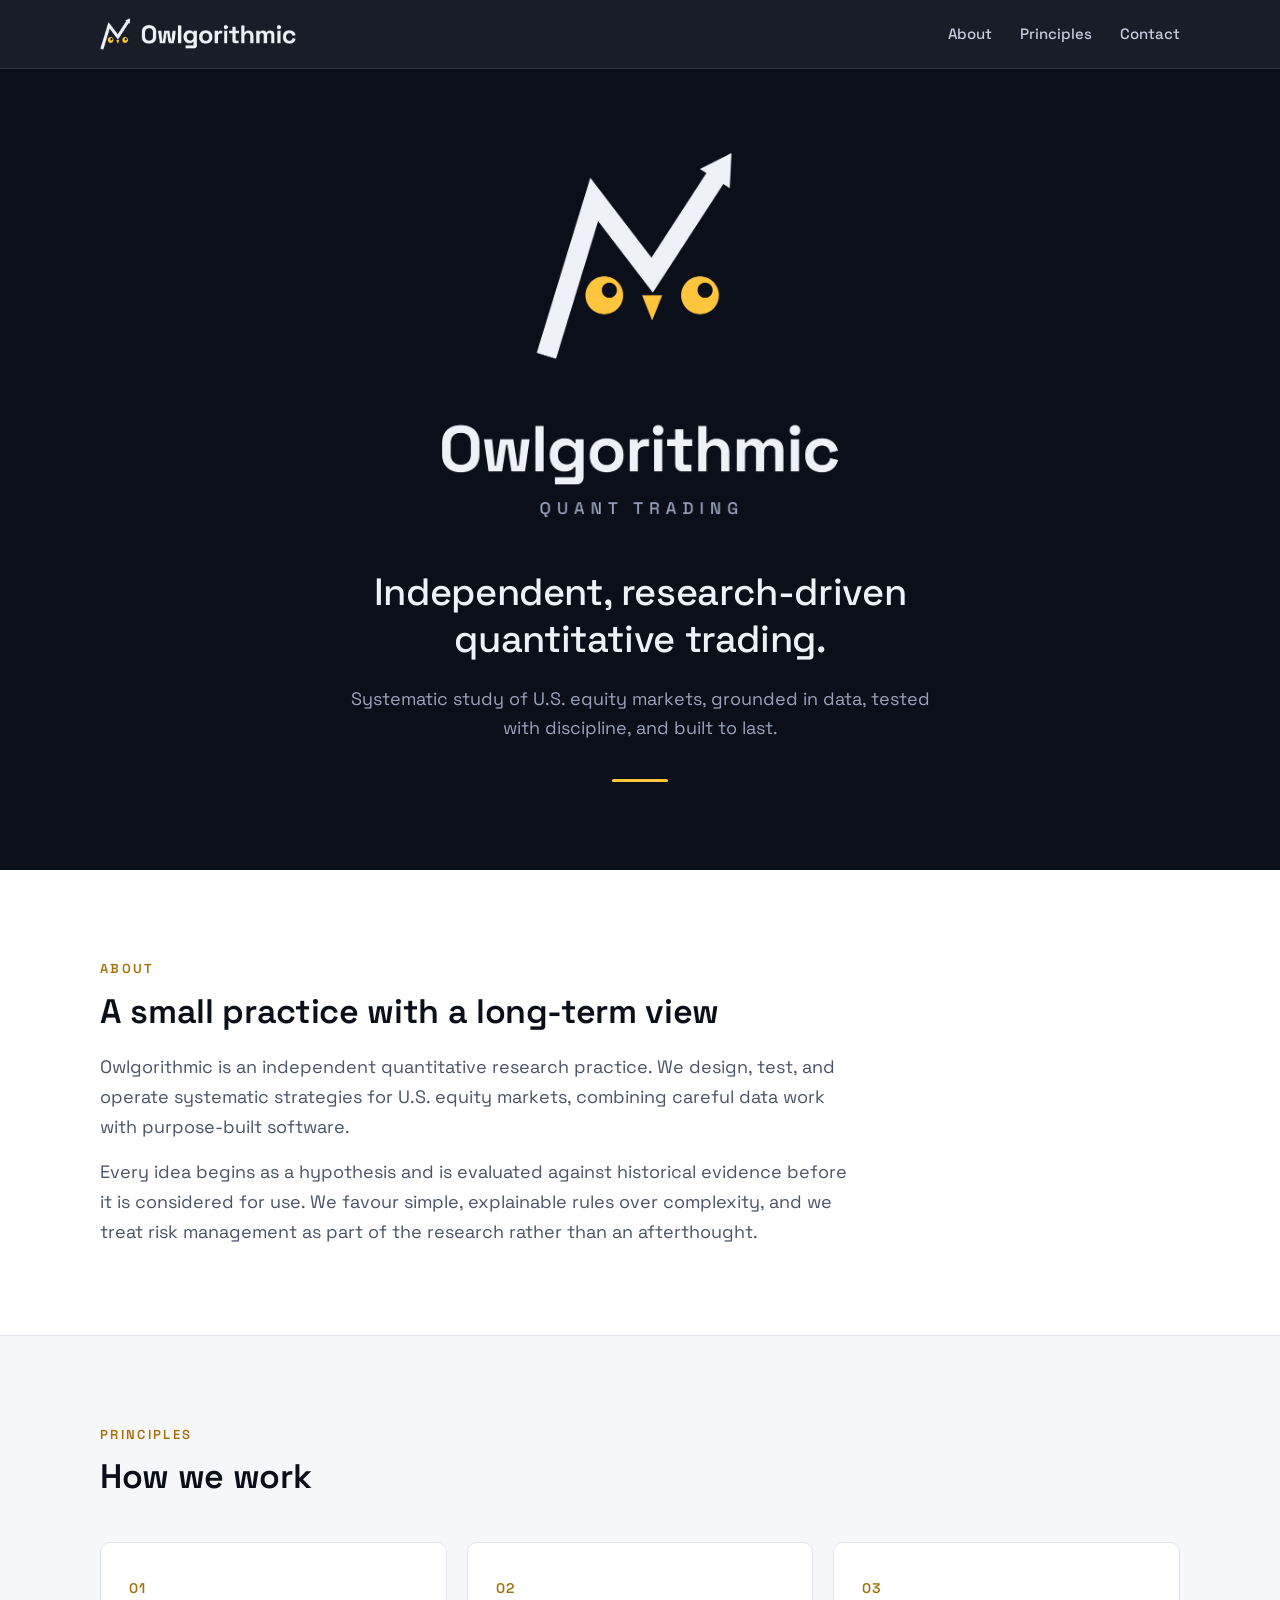
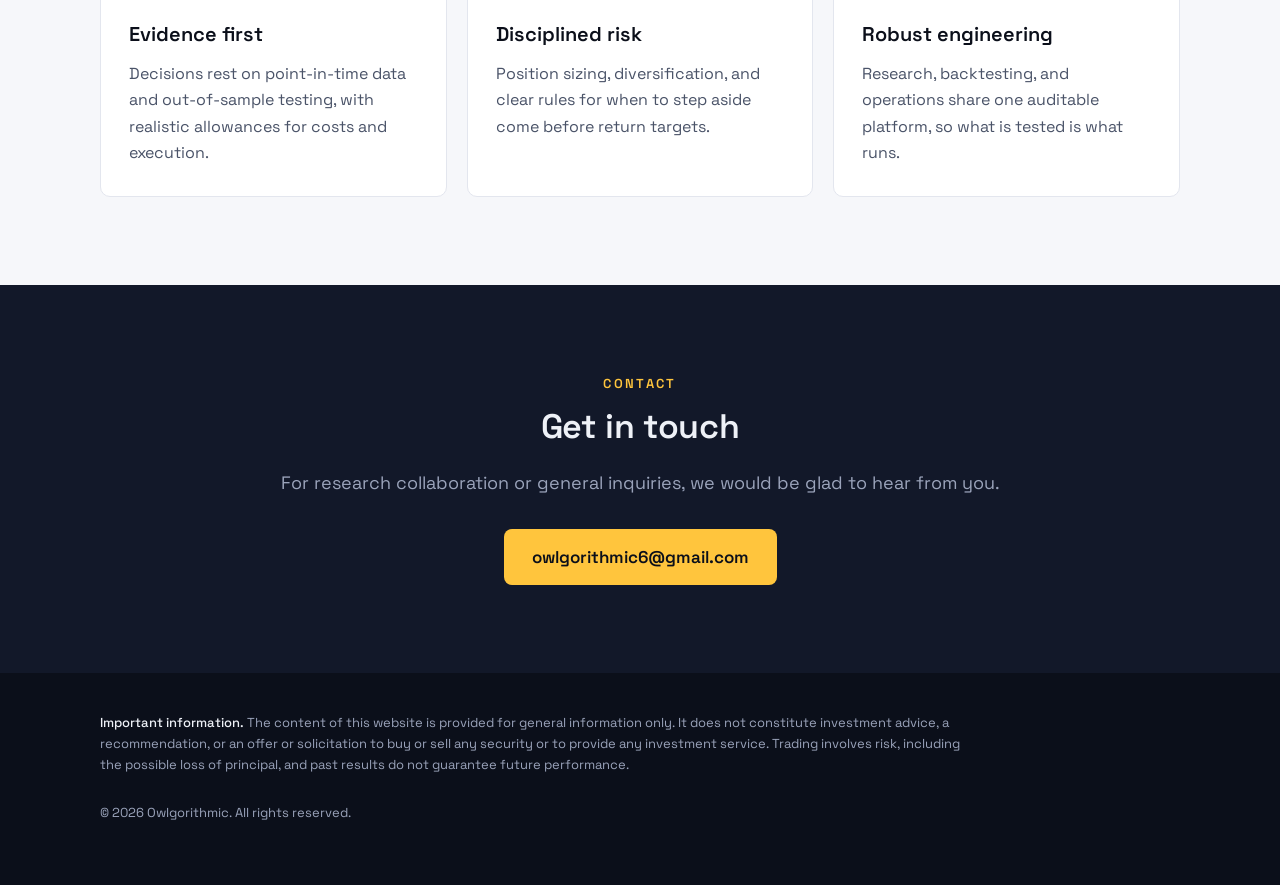
==== index.html @ ee7c28ed "Add Owlgorithmic landing page Static GitHub Pages site for owlgorithmic.us: logo, about, principles," ====
<!doctype html>
<html lang="en">
<head>
  <meta charset="utf-8">
  <meta name="viewport" content="width=device-width, initial-scale=1">
  <title>Owlgorithmic | Quantitative Research</title>
  <meta name="description" content="Owlgorithmic is an independent quantitative research practice focused on systematic, evidence-based study of U.S. equity markets.">
  <meta name="theme-color" content="#0b0f1a">
  <link rel="icon" type="image/png" href="assets/favicon.png">
  <link rel="apple-touch-icon" href="assets/apple-touch-icon.png">

  <meta property="og:type" content="website">
  <meta property="og:title" content="Owlgorithmic">
  <meta property="og:description" content="Independent quantitative research in U.S. equity markets.">
  <meta property="og:url" content="https://owlgorithmic.us/">
  <meta property="og:image" content="https://owlgorithmic.us/assets/og-image.png">
  <meta name="twitter:card" content="summary_large_image">

  <link rel="preconnect" href="https://fonts.googleapis.com">
  <link rel="preconnect" href="https://fonts.gstatic.com" crossorigin>
  <link href="https://fonts.googleapis.com/css2?family=Space+Grotesk:wght@400;500;600&display=swap" rel="stylesheet">

  <style>
    :root {
      --navy: #0b0f1a;
      --navy-2: #121829;
      --line-dark: rgba(148, 160, 191, .18);
      --ink: #0b0f1a;
      --ink-soft: #4a5368;
      --paper: #f6f7fa;
      --card: #ffffff;
      --line: #e3e6ee;
      --snow: #eef1f7;
      --mist: #9aa3ba;
      --amber: #ffc53d;
      --font: "Space Grotesk", system-ui, -apple-system, "Segoe UI", sans-serif;
    }
    * { box-sizing: border-box; }
    html { scroll-behavior: smooth; }
    body { margin: 0; background: var(--paper); color: var(--ink); font: 400 17px/1.65 var(--font); -webkit-font-smoothing: antialiased; }
    img { display: block; max-width: 100%; height: auto; }
    a { color: inherit; }
    .wrap { width: min(1080px, 100% - 32px); margin-inline: auto; }

    /* Header */
    .site-header { position: sticky; top: 0; z-index: 10; background: rgba(11, 15, 26, .94); backdrop-filter: blur(8px); border-bottom: 1px solid var(--line-dark); }
    .site-header .wrap { display: flex; align-items: center; justify-content: space-between; gap: 24px; height: 68px; }
    .brand img { width: 196px; }
    .site-nav { display: flex; gap: 28px; }
    .site-nav a { color: #c6ccde; font-size: 15px; font-weight: 500; text-decoration: none; }
    .site-nav a:hover { color: var(--amber); }

    /* Hero */
    .hero { background: var(--navy); color: var(--snow); padding: 72px 0 88px; text-align: center; }
    .hero-logo { width: min(420px, 78vw); margin: 0 auto 40px; }
    .hero h1 { margin: 0 auto; max-width: 720px; font-size: clamp(26px, 3.6vw, 38px); font-weight: 500; line-height: 1.25; letter-spacing: -.01em; }
    .hero p { margin: 20px auto 0; max-width: 620px; color: var(--mist); font-size: 18px; }
    .rule { width: 56px; height: 3px; margin: 36px auto 0; border-radius: 2px; background: var(--amber); }

    /* Sections */
    section { padding: 88px 0; }
    .eyebrow { margin: 0 0 12px; color: #a4720a; font-size: 13px; font-weight: 600; letter-spacing: .18em; text-transform: uppercase; }
    h2 { margin: 0 0 20px; font-size: clamp(26px, 3vw, 34px); font-weight: 600; line-height: 1.2; letter-spacing: -.01em; }
    .lead { max-width: 760px; margin: 0; color: var(--ink-soft); font-size: 18px; }
    .lead + .lead { margin-top: 16px; }

    .about { background: var(--card); border-bottom: 1px solid var(--line); }

    .grid { display: grid; grid-template-columns: repeat(3, 1fr); gap: 20px; margin-top: 44px; }
    .card { padding: 30px 28px; border: 1px solid var(--line); border-radius: 10px; background: var(--card); }
    .card .num { display: inline-block; margin-bottom: 18px; color: #a4720a; font-size: 14px; font-weight: 600; letter-spacing: .08em; }
    .card h3 { margin: 0 0 10px; font-size: 20px; font-weight: 600; }
    .card p { margin: 0; color: var(--ink-soft); font-size: 16px; }

    .contact { background: var(--navy-2); color: var(--snow); text-align: center; }
    .contact .eyebrow { color: var(--amber); }
    .contact .lead { margin-inline: auto; color: var(--mist); }
    .button { display: inline-block; margin-top: 32px; padding: 14px 28px; border-radius: 8px; background: var(--amber); color: var(--navy); font-weight: 600; text-decoration: none; }
    .button:hover { background: #ffd36b; }

    /* Footer */
    .site-footer { padding: 40px 0 48px; background: var(--navy); color: var(--mist); font-size: 13px; line-height: 1.6; }
    .site-footer .wrap { display: grid; gap: 14px; }
    .site-footer strong { color: var(--snow); font-weight: 500; }
    .disclaimer { max-width: 860px; margin: 0; }

    @media (max-width: 820px) {
      .grid { grid-template-columns: 1fr; }
      section { padding: 64px 0; }
    }
    @media (max-width: 560px) {
      .site-nav { gap: 18px; }
      .site-nav a { font-size: 14px; }
      .brand img { width: 150px; }
      .hero { padding: 48px 0 64px; }
    }
    @media (max-width: 400px) {
      .site-nav a.optional { display: none; }
    }
  </style>
</head>
<body>
  <header class="site-header">
    <div class="wrap">
      <a class="brand" href="#top" aria-label="Owlgorithmic home">
        <img src="assets/owlgorithmic-lockup.png" alt="Owlgorithmic" width="591" height="96">
      </a>
      <nav class="site-nav" aria-label="Main">
        <a href="#about">About</a>
        <a class="optional" href="#principles">Principles</a>
        <a href="#contact">Contact</a>
      </nav>
    </div>
  </header>

  <main id="top">
    <div class="hero">
      <div class="wrap">
        <img class="hero-logo" src="assets/owlgorithmic-logo.png" alt="Owlgorithmic, quant trading" width="900" height="831">
        <h1>Independent, research-driven quantitative trading.</h1>
        <p>Systematic study of U.S. equity markets, grounded in data, tested with discipline, and built to last.</p>
        <div class="rule" aria-hidden="true"></div>
      </div>
    </div>

    <section id="about" class="about">
      <div class="wrap">
        <p class="eyebrow">About</p>
        <h2>A small practice with a long-term view</h2>
        <p class="lead">Owlgorithmic is an independent quantitative research practice. We design, test, and operate systematic strategies for U.S. equity markets, combining careful data work with purpose-built software.</p>
        <p class="lead">Every idea begins as a hypothesis and is evaluated against historical evidence before it is considered for use. We favour simple, explainable rules over complexity, and we treat risk management as part of the research rather than an afterthought.</p>
      </div>
    </section>

    <section id="principles">
      <div class="wrap">
        <p class="eyebrow">Principles</p>
        <h2>How we work</h2>
        <div class="grid">
          <article class="card">
            <span class="num">01</span>
            <h3>Evidence first</h3>
            <p>Decisions rest on point-in-time data and out-of-sample testing, with realistic allowances for costs and execution.</p>
          </article>
          <article class="card">
            <span class="num">02</span>
            <h3>Disciplined risk</h3>
            <p>Position sizing, diversification, and clear rules for when to step aside come before return targets.</p>
          </article>
          <article class="card">
            <span class="num">03</span>
            <h3>Robust engineering</h3>
            <p>Research, backtesting, and operations share one auditable platform, so what is tested is what runs.</p>
          </article>
        </div>
      </div>
    </section>

    <section id="contact" class="contact">
      <div class="wrap">
        <p class="eyebrow">Contact</p>
        <h2>Get in touch</h2>
        <p class="lead">For research collaboration or general inquiries, we would be glad to hear from you.</p>
        <a class="button" href="mailto:owlgorithmic6@gmail.com">owlgorithmic6@gmail.com</a>
      </div>
    </section>
  </main>

  <footer class="site-footer">
    <div class="wrap">
      <p class="disclaimer"><strong>Important information.</strong> The content of this website is provided for general information only. It does not constitute investment advice, a recommendation, or an offer or solicitation to buy or sell any security or to provide any investment service. Trading involves risk, including the possible loss of principal, and past results do not guarantee future performance.</p>
      <p>&copy; 2026 Owlgorithmic. All rights reserved.</p>
    </div>
  </footer>
</body>
</html>
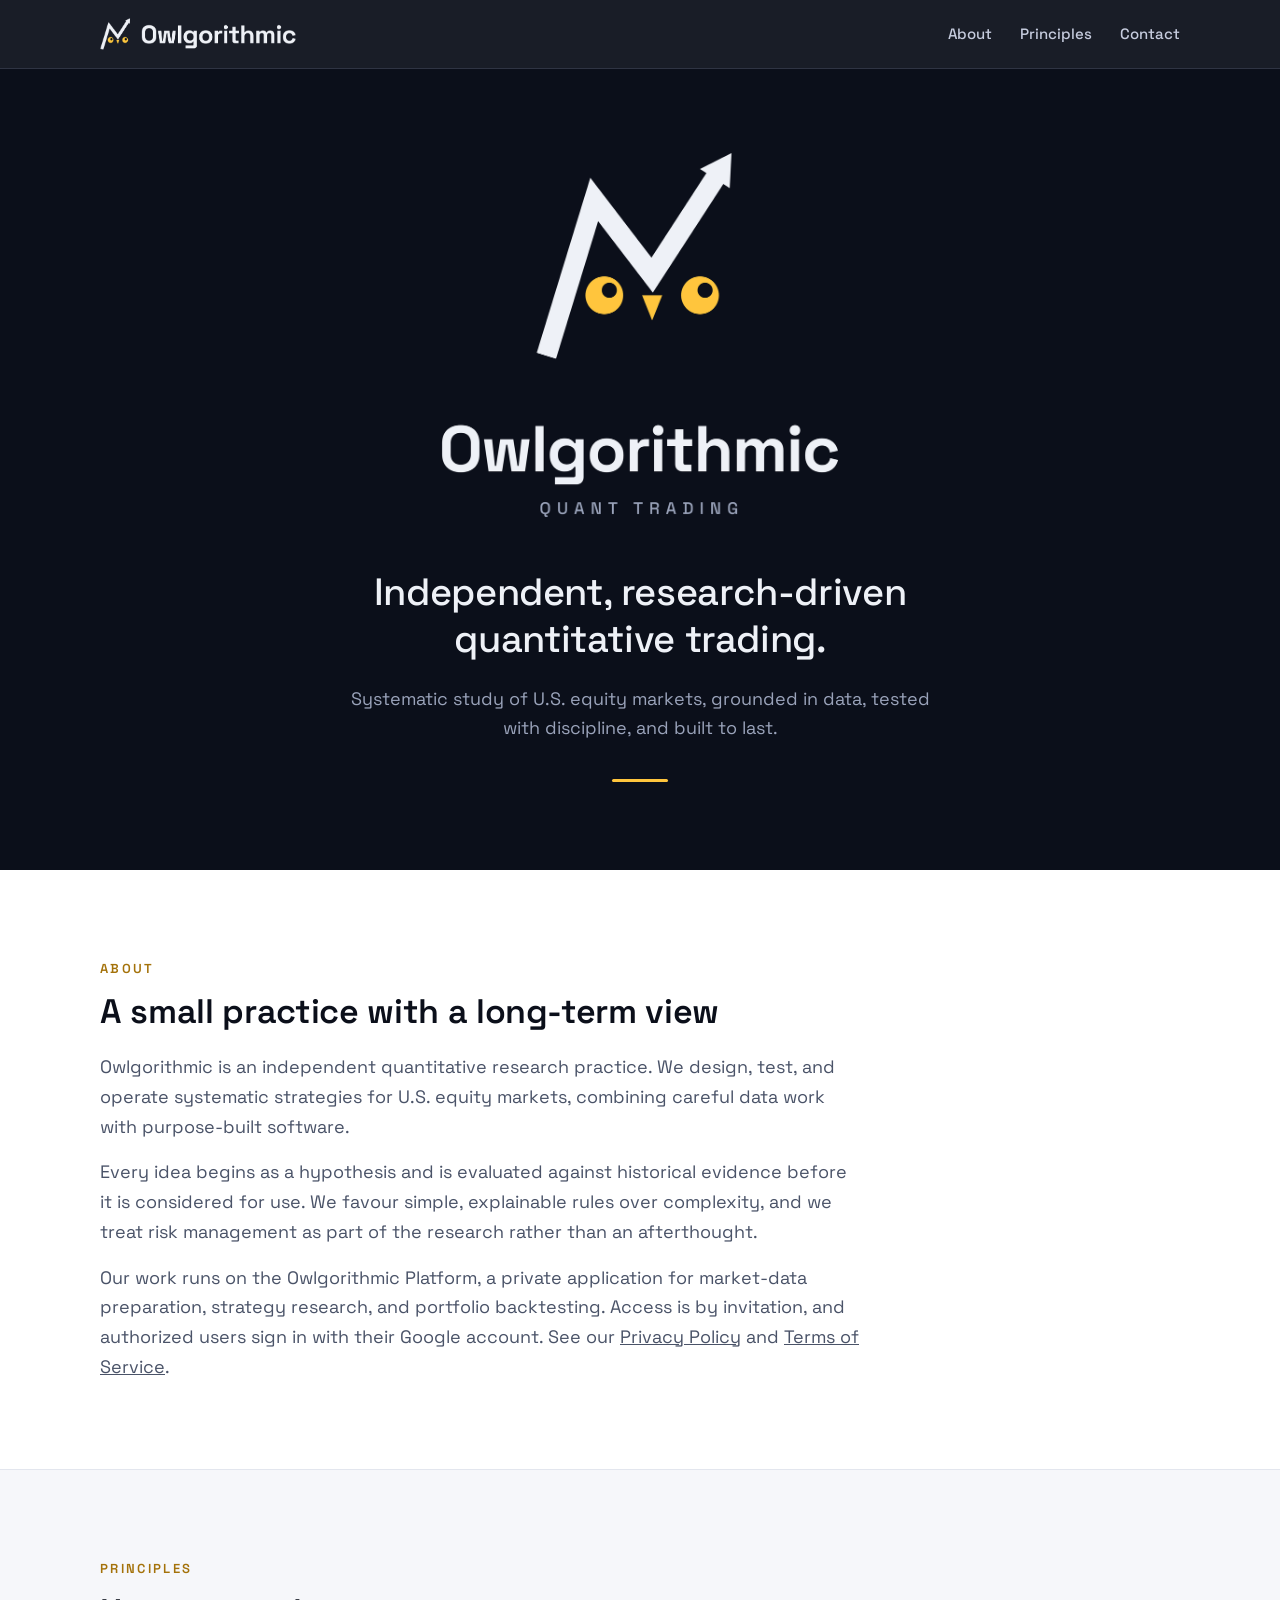
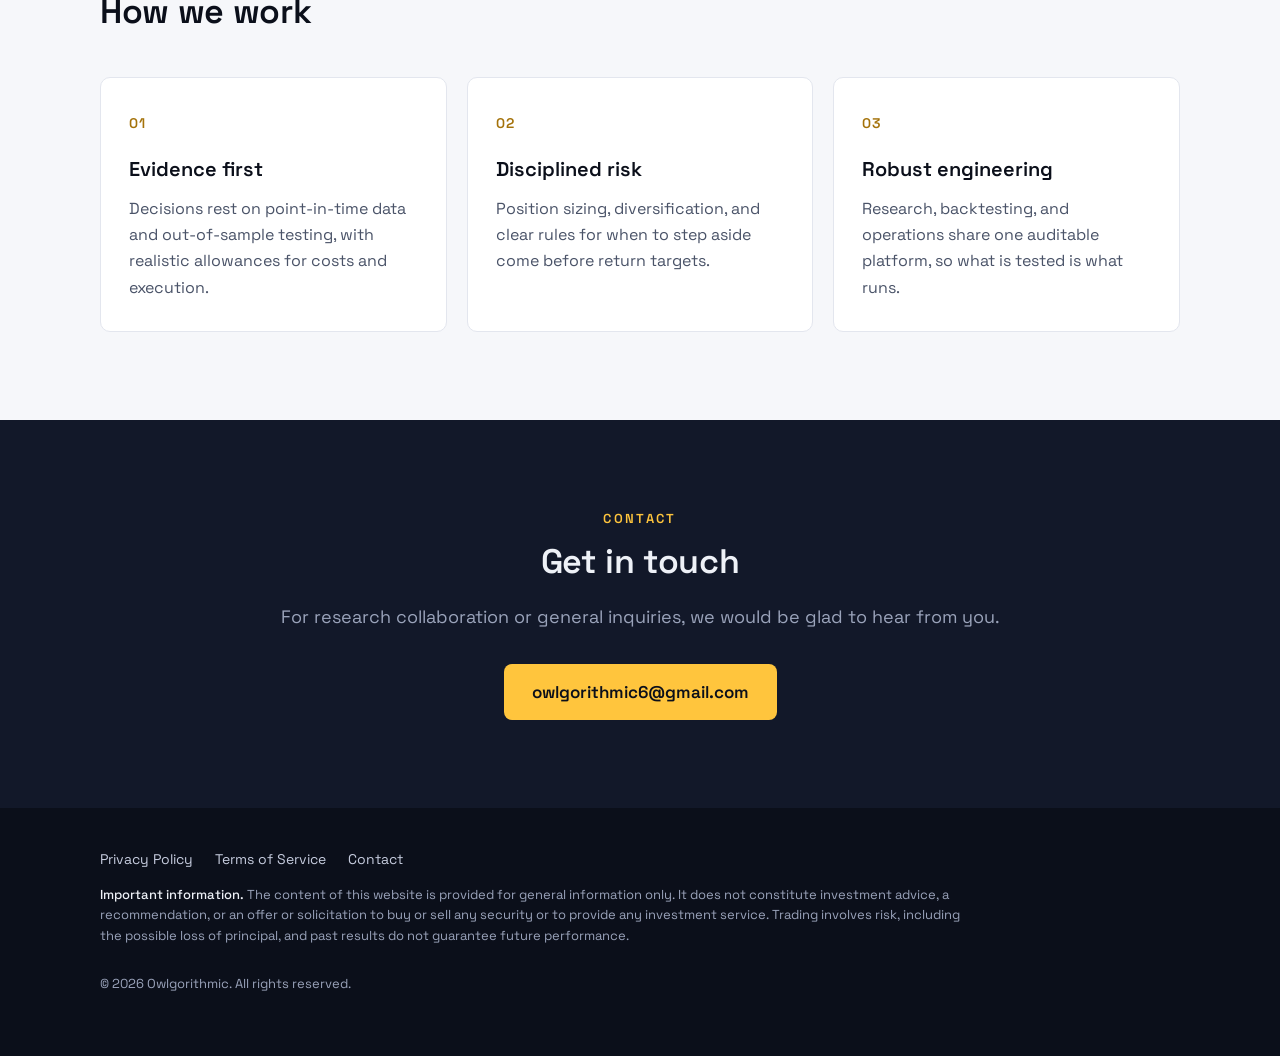
==== commit 4aabdef9: "Add privacy policy and terms of service pages Pages for the Google OAuth consent screen branding: pr" ====
--- a/index.html
+++ b/index.html
@@ -6,6 +6,7 @@
   <title>Owlgorithmic | Quantitative Research</title>
   <meta name="description" content="Owlgorithmic is an independent quantitative research practice focused on systematic, evidence-based study of U.S. equity markets.">
   <meta name="theme-color" content="#0b0f1a">
+  <link rel="canonical" href="https://owlgorithmic.us/">
   <link rel="icon" type="image/png" href="assets/favicon.png">
   <link rel="apple-touch-icon" href="assets/apple-touch-icon.png">
 
@@ -19,85 +20,7 @@
   <link rel="preconnect" href="https://fonts.googleapis.com">
   <link rel="preconnect" href="https://fonts.gstatic.com" crossorigin>
   <link href="https://fonts.googleapis.com/css2?family=Space+Grotesk:wght@400;500;600&display=swap" rel="stylesheet">
-
-  <style>
-    :root {
-      --navy: #0b0f1a;
-      --navy-2: #121829;
-      --line-dark: rgba(148, 160, 191, .18);
-      --ink: #0b0f1a;
-      --ink-soft: #4a5368;
-      --paper: #f6f7fa;
-      --card: #ffffff;
-      --line: #e3e6ee;
-      --snow: #eef1f7;
-      --mist: #9aa3ba;
-      --amber: #ffc53d;
-      --font: "Space Grotesk", system-ui, -apple-system, "Segoe UI", sans-serif;
-    }
-    * { box-sizing: border-box; }
-    html { scroll-behavior: smooth; }
-    body { margin: 0; background: var(--paper); color: var(--ink); font: 400 17px/1.65 var(--font); -webkit-font-smoothing: antialiased; }
-    img { display: block; max-width: 100%; height: auto; }
-    a { color: inherit; }
-    .wrap { width: min(1080px, 100% - 32px); margin-inline: auto; }
-
-    /* Header */
-    .site-header { position: sticky; top: 0; z-index: 10; background: rgba(11, 15, 26, .94); backdrop-filter: blur(8px); border-bottom: 1px solid var(--line-dark); }
-    .site-header .wrap { display: flex; align-items: center; justify-content: space-between; gap: 24px; height: 68px; }
-    .brand img { width: 196px; }
-    .site-nav { display: flex; gap: 28px; }
-    .site-nav a { color: #c6ccde; font-size: 15px; font-weight: 500; text-decoration: none; }
-    .site-nav a:hover { color: var(--amber); }
-
-    /* Hero */
-    .hero { background: var(--navy); color: var(--snow); padding: 72px 0 88px; text-align: center; }
-    .hero-logo { width: min(420px, 78vw); margin: 0 auto 40px; }
-    .hero h1 { margin: 0 auto; max-width: 720px; font-size: clamp(26px, 3.6vw, 38px); font-weight: 500; line-height: 1.25; letter-spacing: -.01em; }
-    .hero p { margin: 20px auto 0; max-width: 620px; color: var(--mist); font-size: 18px; }
-    .rule { width: 56px; height: 3px; margin: 36px auto 0; border-radius: 2px; background: var(--amber); }
-
-    /* Sections */
-    section { padding: 88px 0; }
-    .eyebrow { margin: 0 0 12px; color: #a4720a; font-size: 13px; font-weight: 600; letter-spacing: .18em; text-transform: uppercase; }
-    h2 { margin: 0 0 20px; font-size: clamp(26px, 3vw, 34px); font-weight: 600; line-height: 1.2; letter-spacing: -.01em; }
-    .lead { max-width: 760px; margin: 0; color: var(--ink-soft); font-size: 18px; }
-    .lead + .lead { margin-top: 16px; }
-
-    .about { background: var(--card); border-bottom: 1px solid var(--line); }
-
-    .grid { display: grid; grid-template-columns: repeat(3, 1fr); gap: 20px; margin-top: 44px; }
-    .card { padding: 30px 28px; border: 1px solid var(--line); border-radius: 10px; background: var(--card); }
-    .card .num { display: inline-block; margin-bottom: 18px; color: #a4720a; font-size: 14px; font-weight: 600; letter-spacing: .08em; }
-    .card h3 { margin: 0 0 10px; font-size: 20px; font-weight: 600; }
-    .card p { margin: 0; color: var(--ink-soft); font-size: 16px; }
-
-    .contact { background: var(--navy-2); color: var(--snow); text-align: center; }
-    .contact .eyebrow { color: var(--amber); }
-    .contact .lead { margin-inline: auto; color: var(--mist); }
-    .button { display: inline-block; margin-top: 32px; padding: 14px 28px; border-radius: 8px; background: var(--amber); color: var(--navy); font-weight: 600; text-decoration: none; }
-    .button:hover { background: #ffd36b; }
-
-    /* Footer */
-    .site-footer { padding: 40px 0 48px; background: var(--navy); color: var(--mist); font-size: 13px; line-height: 1.6; }
-    .site-footer .wrap { display: grid; gap: 14px; }
-    .site-footer strong { color: var(--snow); font-weight: 500; }
-    .disclaimer { max-width: 860px; margin: 0; }
-
-    @media (max-width: 820px) {
-      .grid { grid-template-columns: 1fr; }
-      section { padding: 64px 0; }
-    }
-    @media (max-width: 560px) {
-      .site-nav { gap: 18px; }
-      .site-nav a { font-size: 14px; }
-      .brand img { width: 150px; }
-      .hero { padding: 48px 0 64px; }
-    }
-    @media (max-width: 400px) {
-      .site-nav a.optional { display: none; }
-    }
-  </style>
+  <link rel="stylesheet" href="assets/site.css">
 </head>
 <body>
   <header class="site-header">
@@ -129,6 +52,7 @@
         <h2>A small practice with a long-term view</h2>
         <p class="lead">Owlgorithmic is an independent quantitative research practice. We design, test, and operate systematic strategies for U.S. equity markets, combining careful data work with purpose-built software.</p>
         <p class="lead">Every idea begins as a hypothesis and is evaluated against historical evidence before it is considered for use. We favour simple, explainable rules over complexity, and we treat risk management as part of the research rather than an afterthought.</p>
+        <p class="lead">Our work runs on the Owlgorithmic Platform, a private application for market-data preparation, strategy research, and portfolio backtesting. Access is by invitation, and authorized users sign in with their Google account. See our <a href="privacy.html">Privacy Policy</a> and <a href="terms.html">Terms of Service</a>.</p>
       </div>
     </section>
 
@@ -168,6 +92,11 @@
 
   <footer class="site-footer">
     <div class="wrap">
+      <ul class="footer-links">
+        <li><a href="privacy.html">Privacy Policy</a></li>
+        <li><a href="terms.html">Terms of Service</a></li>
+        <li><a href="mailto:owlgorithmic6@gmail.com">Contact</a></li>
+      </ul>
       <p class="disclaimer"><strong>Important information.</strong> The content of this website is provided for general information only. It does not constitute investment advice, a recommendation, or an offer or solicitation to buy or sell any security or to provide any investment service. Trading involves risk, including the possible loss of principal, and past results do not guarantee future performance.</p>
       <p>&copy; 2026 Owlgorithmic. All rights reserved.</p>
     </div>
--- a/assets/site.css
+++ b/assets/site.css
@@ -0,0 +1,112 @@
+:root {
+  --navy: #0b0f1a;
+  --navy-2: #121829;
+  --line-dark: rgba(148, 160, 191, .18);
+  --ink: #0b0f1a;
+  --ink-soft: #4a5368;
+  --paper: #f6f7fa;
+  --card: #ffffff;
+  --line: #e3e6ee;
+  --snow: #eef1f7;
+  --mist: #9aa3ba;
+  --amber: #ffc53d;
+  --amber-ink: #a4720a;
+  --font: "Space Grotesk", system-ui, -apple-system, "Segoe UI", sans-serif;
+}
+* { box-sizing: border-box; }
+html { scroll-behavior: smooth; }
+body { margin: 0; background: var(--paper); color: var(--ink); font: 400 17px/1.65 var(--font); -webkit-font-smoothing: antialiased; }
+img { display: block; max-width: 100%; height: auto; }
+a { color: inherit; }
+.wrap { width: min(1080px, 100% - 32px); margin-inline: auto; }
+
+/* Header */
+.site-header { position: sticky; top: 0; z-index: 10; background: rgba(11, 15, 26, .94); backdrop-filter: blur(8px); border-bottom: 1px solid var(--line-dark); }
+.site-header .wrap { display: flex; align-items: center; justify-content: space-between; gap: 24px; height: 68px; }
+.brand img { width: 196px; }
+.site-nav { display: flex; gap: 28px; }
+.site-nav a { color: #c6ccde; font-size: 15px; font-weight: 500; text-decoration: none; }
+.site-nav a:hover, .site-nav a[aria-current="page"] { color: var(--amber); }
+
+/* Home hero */
+.hero { background: var(--navy); color: var(--snow); padding: 72px 0 88px; text-align: center; }
+.hero-logo { width: min(420px, 78vw); margin: 0 auto 40px; }
+.hero h1 { margin: 0 auto; max-width: 720px; font-size: clamp(26px, 3.6vw, 38px); font-weight: 500; line-height: 1.25; letter-spacing: -.01em; }
+.hero p { margin: 20px auto 0; max-width: 620px; color: var(--mist); font-size: 18px; }
+.rule { width: 56px; height: 3px; margin: 36px auto 0; border-radius: 2px; background: var(--amber); }
+
+/* Sections */
+section { padding: 88px 0; }
+.eyebrow { margin: 0 0 12px; color: var(--amber-ink); font-size: 13px; font-weight: 600; letter-spacing: .18em; text-transform: uppercase; }
+h2 { margin: 0 0 20px; font-size: clamp(26px, 3vw, 34px); font-weight: 600; line-height: 1.2; letter-spacing: -.01em; }
+.lead { max-width: 760px; margin: 0; color: var(--ink-soft); font-size: 18px; }
+.lead + .lead { margin-top: 16px; }
+
+.about { background: var(--card); border-bottom: 1px solid var(--line); }
+
+.grid { display: grid; grid-template-columns: repeat(3, 1fr); gap: 20px; margin-top: 44px; }
+.card { padding: 30px 28px; border: 1px solid var(--line); border-radius: 10px; background: var(--card); }
+.card .num { display: inline-block; margin-bottom: 18px; color: var(--amber-ink); font-size: 14px; font-weight: 600; letter-spacing: .08em; }
+.card h3 { margin: 0 0 10px; font-size: 20px; font-weight: 600; }
+.card p { margin: 0; color: var(--ink-soft); font-size: 16px; }
+
+.contact { background: var(--navy-2); color: var(--snow); text-align: center; }
+.contact .eyebrow { color: var(--amber); }
+.contact .lead { margin-inline: auto; color: var(--mist); }
+.button { display: inline-block; margin-top: 32px; padding: 14px 28px; border-radius: 8px; background: var(--amber); color: var(--navy); font-weight: 600; text-decoration: none; }
+.button:hover { background: #ffd36b; }
+
+/* Legal pages */
+.page-head { padding: 56px 0 48px; background: var(--navy); color: var(--snow); }
+.page-head .eyebrow { color: var(--amber); }
+.page-head h1 { margin: 0; font-size: clamp(30px, 4vw, 42px); font-weight: 600; line-height: 1.15; letter-spacing: -.01em; }
+.page-head .meta { margin: 14px 0 0; color: var(--mist); font-size: 15px; }
+.legal { padding: 56px 0 88px; }
+.legal .wrap { display: grid; grid-template-columns: 240px minmax(0, 1fr); gap: 48px; align-items: start; }
+.toc { position: sticky; top: 92px; padding: 20px 22px; border: 1px solid var(--line); border-radius: 10px; background: var(--card); font-size: 14px; }
+.toc p { margin: 0 0 10px; color: var(--amber-ink); font-size: 12px; font-weight: 600; letter-spacing: .16em; text-transform: uppercase; }
+.toc ol { margin: 0; padding-left: 20px; color: var(--ink-soft); }
+.toc li + li { margin-top: 6px; }
+.toc a { text-decoration: none; }
+.toc a:hover { color: var(--amber-ink); }
+.doc { max-width: 760px; padding: 44px 48px; border: 1px solid var(--line); border-radius: 12px; background: var(--card); }
+.doc h2 { margin: 40px 0 12px; font-size: 22px; scroll-margin-top: 92px; }
+.doc h2:first-child { margin-top: 0; }
+.doc h3 { margin: 24px 0 8px; font-size: 17px; font-weight: 600; }
+.doc p, .doc li { color: var(--ink-soft); font-size: 16px; }
+.doc p { margin: 0 0 14px; }
+.doc ul { margin: 0 0 14px; padding-left: 22px; }
+.doc li + li { margin-top: 6px; }
+.doc strong { color: var(--ink); font-weight: 600; }
+.doc a { color: var(--amber-ink); }
+.doc .caps { font-size: 14px; letter-spacing: .01em; }
+.callout { margin: 0 0 28px; padding: 18px 20px; border-left: 3px solid var(--amber); border-radius: 0 8px 8px 0; background: #fff8e6; }
+.callout p:last-child { margin-bottom: 0; }
+
+/* Footer */
+.site-footer { padding: 40px 0 48px; background: var(--navy); color: var(--mist); font-size: 13px; line-height: 1.6; }
+.site-footer .wrap { display: grid; gap: 14px; }
+.site-footer strong { color: var(--snow); font-weight: 500; }
+.footer-links { display: flex; flex-wrap: wrap; gap: 8px 22px; margin: 0; padding: 0; list-style: none; font-size: 14px; }
+.footer-links a { color: #c6ccde; text-decoration: none; }
+.footer-links a:hover { color: var(--amber); }
+.disclaimer { max-width: 860px; margin: 0; }
+
+@media (max-width: 900px) {
+  .legal .wrap { grid-template-columns: 1fr; gap: 24px; }
+  .toc { position: static; }
+}
+@media (max-width: 820px) {
+  .grid { grid-template-columns: 1fr; }
+  section { padding: 64px 0; }
+}
+@media (max-width: 560px) {
+  .site-nav { gap: 18px; }
+  .site-nav a { font-size: 14px; }
+  .brand img { width: 150px; }
+  .hero { padding: 48px 0 64px; }
+  .doc { padding: 28px 22px; }
+}
+@media (max-width: 400px) {
+  .site-nav a.optional { display: none; }
+}
